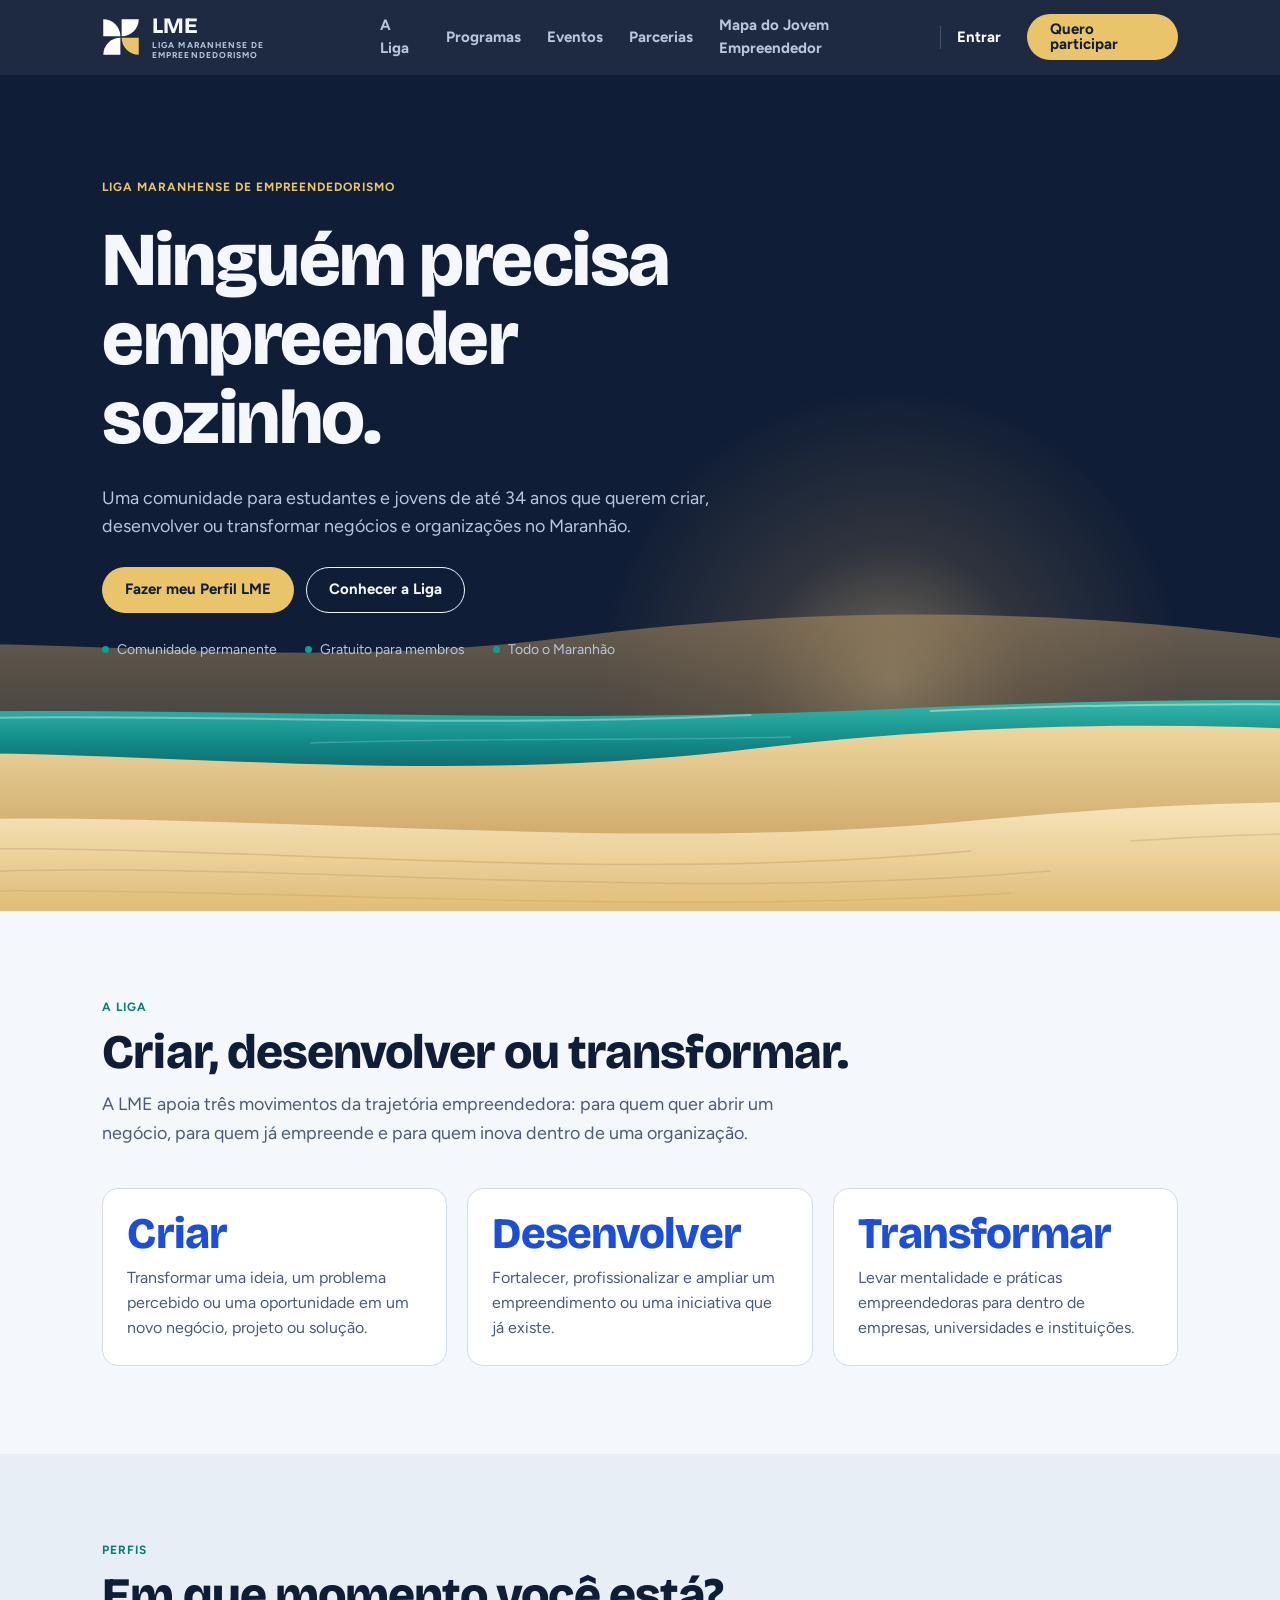
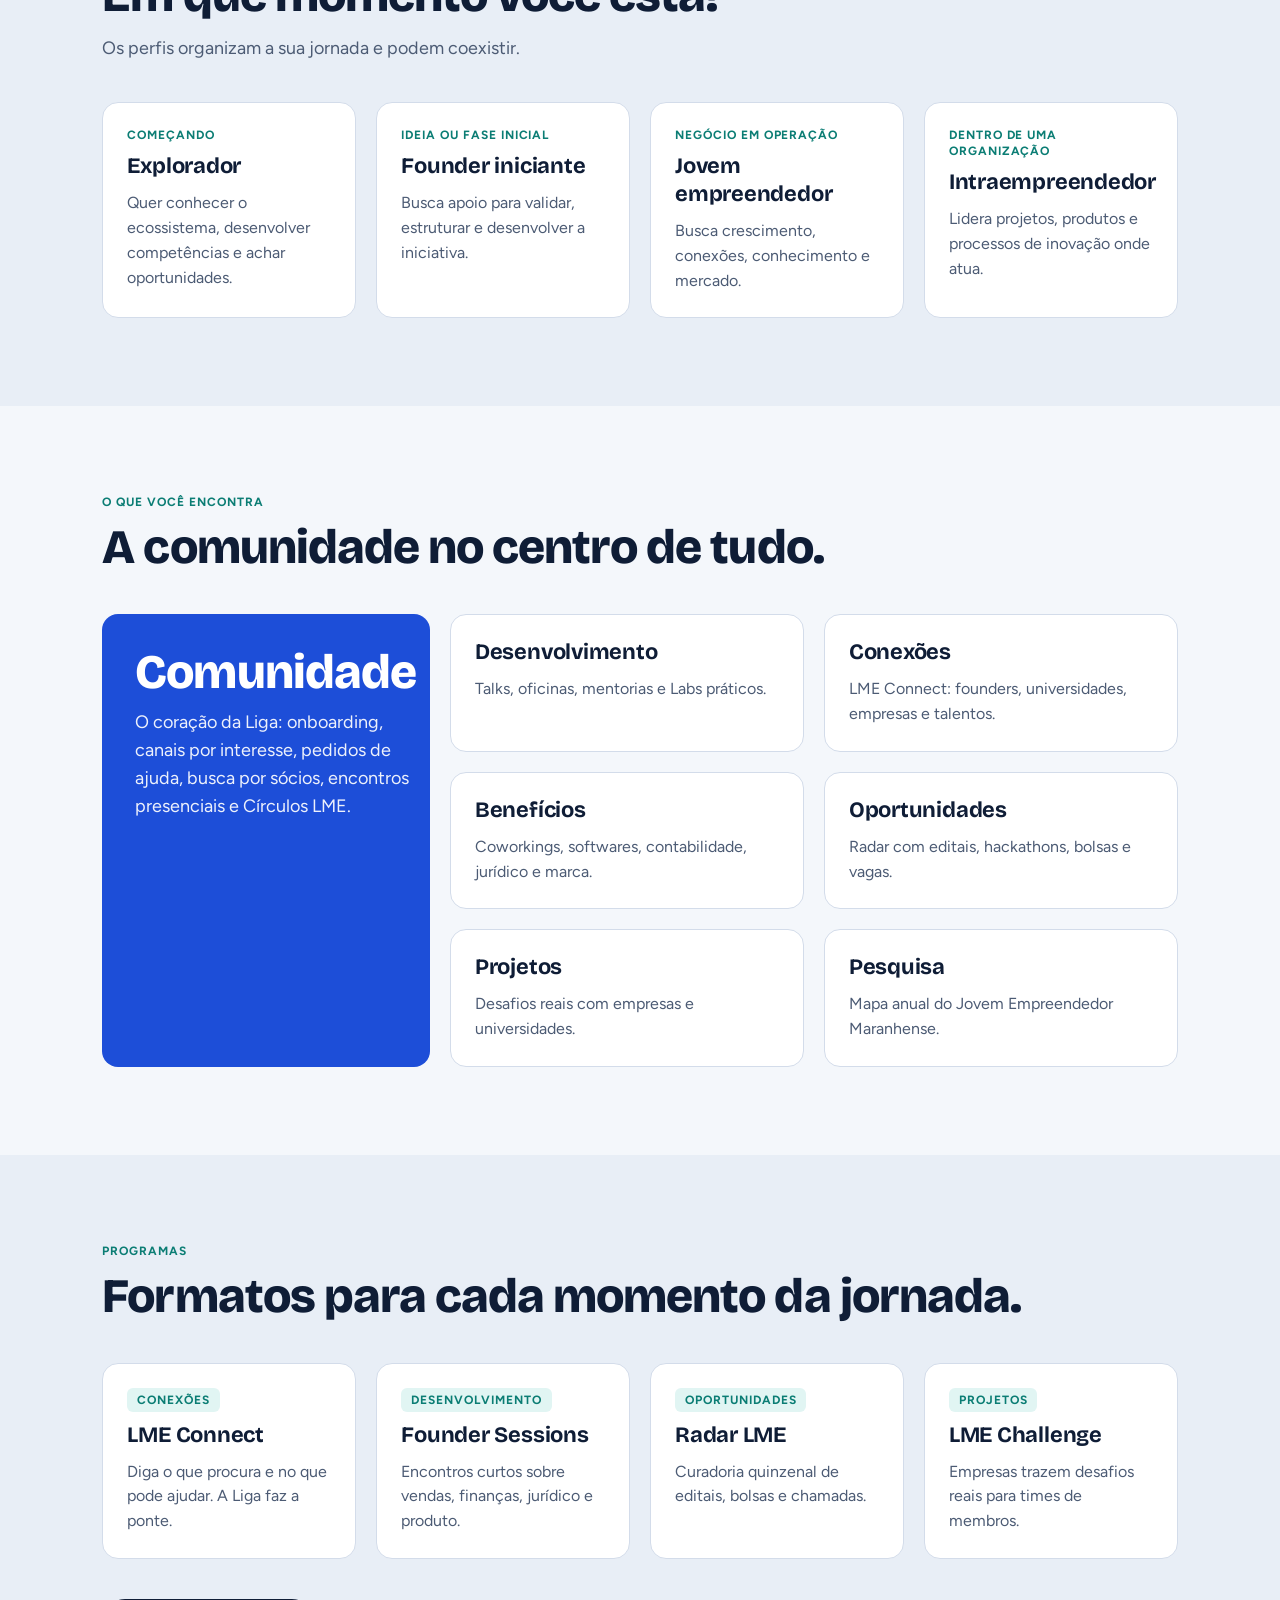
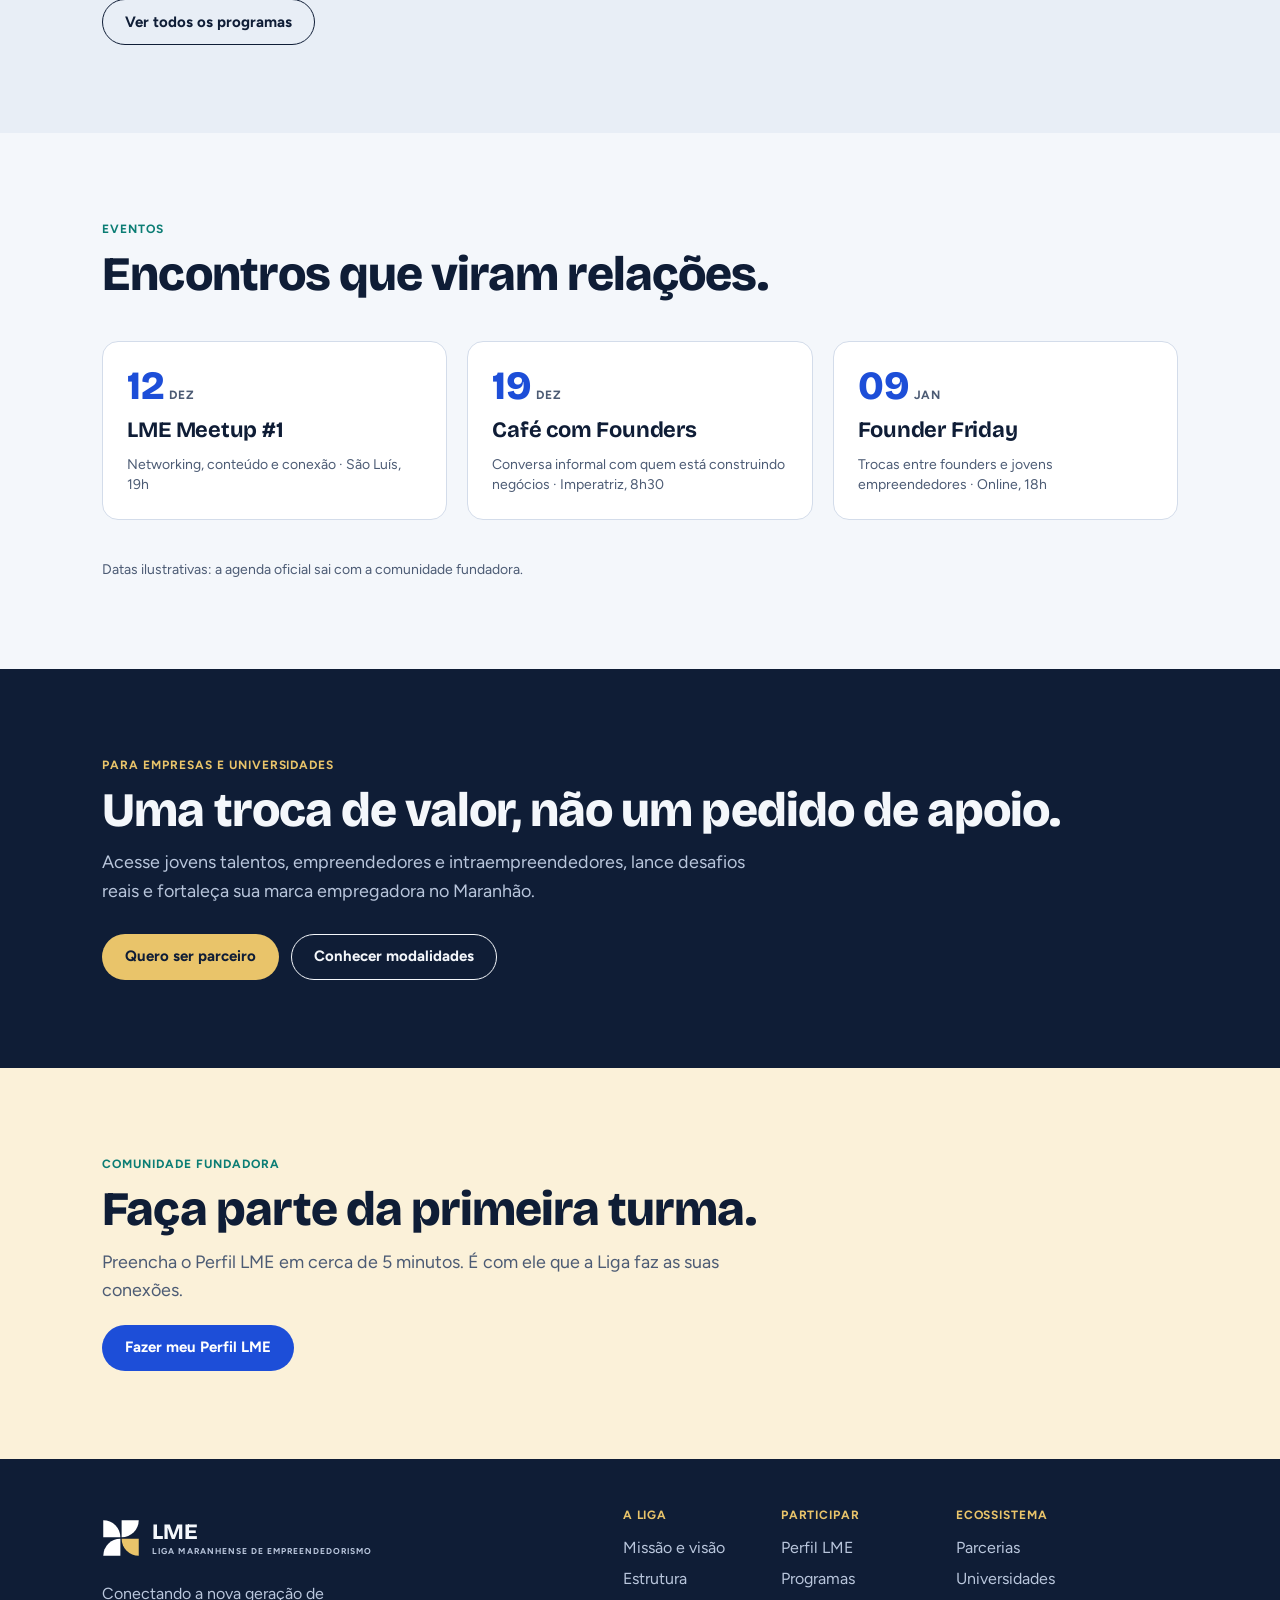
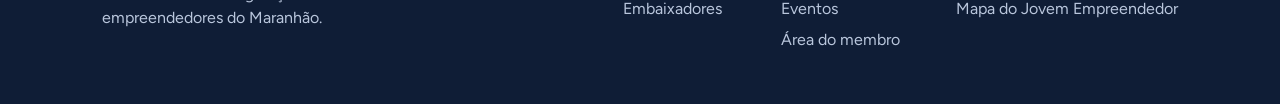
==== index.html @ a931ee5f "Site público e plataforma completa da LME Site público gerado a partir do Figma, com a nova marca, e" ====
<!doctype html>
<html lang="pt-BR">
<head>
<meta charset="utf-8">
<meta name="viewport" content="width=device-width, initial-scale=1">
<title>Liga Maranhense de Empreendedorismo</title>
<meta name="description" content="Comunidade para a nova geração de empreendedores e intraempreendedores maranhenses.">
<meta name="theme-color" content="#0f1d36">
<meta property="og:title" content="Liga Maranhense de Empreendedorismo">
<meta property="og:description" content="Comunidade para a nova geração de empreendedores e intraempreendedores maranhenses.">
<meta property="og:type" content="website">
<link rel="icon" href="favicon.svg" type="image/svg+xml">
<link rel="preconnect" href="https://fonts.googleapis.com">
<link rel="preconnect" href="https://fonts.gstatic.com" crossorigin>
<link rel="stylesheet" href="https://fonts.googleapis.com/css2?family=Bricolage+Grotesque:opsz,wght@12..96,700;12..96,800&family=Figtree:wght@400;700&display=swap">
<link rel="stylesheet" href="assets/lme.css">
<script src="assets/lme.js" defer></script>
</head>
<body>
<a class="skip" href="#conteudo">Pular para o conteúdo</a>
<header class="top">
  <div class="wrap">
    <a class="brand" href="index.html" aria-label="Liga Maranhense de Empreendedorismo, início"><svg class="mark" viewBox="0 0 48 48" aria-hidden="true" focusable="false"><path d="M1.6 23.2 V1.6 A21.599999999999998 21.599999999999998 0 0 1 23.2 23.2 Z" fill="#FFFFFF"/><path d="M24.8 1.6 H46.4 A21.599999999999998 21.599999999999998 0 0 1 24.8 23.2 Z" fill="#FFFFFF"/><path d="M46.4 24.8 V46.4 A21.599999999999998 21.599999999999998 0 0 1 24.8 24.8 Z" fill="#E9C46A"/><path d="M23.2 46.4 H1.6 A21.599999999999998 21.599999999999998 0 0 1 23.2 24.8 Z" fill="#FFFFFF"/></svg><span><b>LME</b><small>Liga Maranhense de Empreendedorismo</small></span></a>
    <button class="menu" type="button" aria-expanded="false" aria-controls="menu-principal" aria-label="Abrir menu"><span></span><span></span></button>
    <nav class="nav" id="menu-principal" aria-label="Principal"><a href="a-liga.html">A Liga</a><a href="programas.html">Programas</a><a href="eventos.html">Eventos</a><a href="parcerias.html">Parcerias</a><a href="mapa.html">Mapa do Jovem Empreendedor</a><a class="nav-login" href="app/">Entrar</a><a class="btn sun" href="participar.html">Quero participar</a></nav>
  </div>
</header>
<main id="conteudo">
<section class="hero">
<div class="dunes" aria-hidden="true">
<svg class="l-sol" viewBox="0 0 2000 560" preserveAspectRatio="xMidYMax slice"><defs><radialGradient id="sol" cx="1180" cy="330" r="300" gradientUnits="userSpaceOnUse"><stop offset="0" stop-color="#F7D9A0" stop-opacity=".55"/><stop offset=".45" stop-color="#E9B96A" stop-opacity=".18"/><stop offset="1" stop-color="#E9B96A" stop-opacity="0"/></radialGradient></defs><rect width="2000" height="560" fill="url(#sol)"/></svg>
<svg class="l-fundo" viewBox="0 0 2000 560" preserveAspectRatio="xMidYMax slice"><defs><linearGradient id="fundo" x1="0" y1="250" x2="0" y2="420" gradientUnits="userSpaceOnUse"><stop offset="0" stop-color="#B89766"/><stop offset="1" stop-color="#5F5240"/></linearGradient></defs><path d="M0 312 C260 262 520 330 860 286 C1160 248 1420 262 1660 300 C1800 322 1910 300 2000 290 V560 H0Z" fill="url(#fundo)" fill-opacity=".55"/></svg>
<svg class="l-lagoa" viewBox="0 0 2000 560" preserveAspectRatio="xMidYMax slice"><defs><linearGradient id="lagoa" x1="0" y1="340" x2="0" y2="430" gradientUnits="userSpaceOnUse"><stop offset="0" stop-color="#3CC3B4"/><stop offset=".55" stop-color="#138C8A"/><stop offset="1" stop-color="#0B5D66"/></linearGradient></defs><path d="M0 368 C380 346 760 378 1180 358 C1520 342 1780 350 2000 362 V440 H0Z" fill="url(#lagoa)"/><g fill="none" stroke-linecap="round"><path d="M120 372 C420 356 700 380 1040 364" stroke="#fff" stroke-opacity=".35" stroke-width="2"/><path d="M1220 360 C1460 350 1640 352 1860 360" stroke="#FFF4D6" stroke-opacity=".45" stroke-width="2"/><path d="M600 392 C780 386 920 390 1080 386" stroke="#fff" stroke-opacity=".18" stroke-width="1.5"/></g></svg>
<svg class="l-meio" viewBox="0 0 2000 560" preserveAspectRatio="xMidYMax slice"><defs><linearGradient id="meio" x1="0" y1="360" x2="0" y2="520" gradientUnits="userSpaceOnUse"><stop offset="0" stop-color="#F1DCA6"/><stop offset="1" stop-color="#C79E5C"/></linearGradient></defs><path d="M0 418 C300 372 640 446 1040 398 C1360 360 1640 372 2000 410 V560 H0Z" fill="url(#meio)"/></svg>
<svg class="l-frente" viewBox="0 0 2000 560" preserveAspectRatio="xMidYMax slice"><defs><linearGradient id="frente" x1="0" y1="440" x2="0" y2="560" gradientUnits="userSpaceOnUse"><stop offset="0" stop-color="#F8E9C2"/><stop offset="1" stop-color="#E0BC78"/></linearGradient></defs><path d="M0 482 C420 438 840 512 1280 468 C1600 438 1820 452 2000 478 V560 H0Z" fill="url(#frente)"/><g fill="none" stroke="#8C6A3C" stroke-linecap="round" stroke-width="1.5"><path d="M80 506 C420 476 820 540 1260 500" stroke-opacity=".22"/><path d="M160 526 C520 500 900 556 1340 520" stroke-opacity=".18"/><path d="M60 546 C460 524 860 570 1300 542" stroke-opacity=".14"/><path d="M1420 490 C1620 476 1780 482 1960 498" stroke-opacity=".2"/></g></svg>
</div>
<div class="wrap"><p class="eyebrow" style="color:var(--duna)">Liga Maranhense de Empreendedorismo</p><h1 class="display-xl">Ninguém precisa empreender sozinho.</h1><p class="lead">Uma comunidade para estudantes e jovens de até 34 anos que querem criar, desenvolver ou transformar negócios e organizações no Maranhão.</p><div class="row"><a class="btn sun" href="participar.html">Fazer meu Perfil LME</a><a class="btn on-night" href="a-liga.html">Conhecer a Liga</a></div><p class="facts"><span>Comunidade permanente</span><span>Gratuito para membros</span><span>Todo o Maranhão</span></p></div>
</section>
<section class="band"><div class="wrap stack"><div class="head"><p class="eyebrow">A Liga</p><h2 class="display-l">Criar, desenvolver ou transformar.</h2><p class="lead">A LME apoia três movimentos da trajetória empreendedora: para quem quer abrir um negócio, para quem já empreende e para quem inova dentro de uma organização.</p></div>
<div class="grid g3"><div class="card"><p class="verb">Criar</p><p class="muted">Transformar uma ideia, um problema percebido ou uma oportunidade em um novo negócio, projeto ou solução.</p></div><div class="card"><p class="verb">Desenvolver</p><p class="muted">Fortalecer, profissionalizar e ampliar um empreendimento ou uma iniciativa que já existe.</p></div><div class="card"><p class="verb">Transformar</p><p class="muted">Levar mentalidade e práticas empreendedoras para dentro de empresas, universidades e instituições.</p></div></div>
</div></section>
<section class="band sunk"><div class="wrap stack"><div class="head"><p class="eyebrow">Perfis</p><h2 class="display-l">Em que momento você está?</h2><p class="lead">Os perfis organizam a sua jornada e podem coexistir.</p></div>
<div class="grid g4"><div class="card"><p class="eyebrow">Começando</p><h3 class="h3">Explorador</h3><p class="muted">Quer conhecer o ecossistema, desenvolver competências e achar oportunidades.</p></div><div class="card"><p class="eyebrow">Ideia ou fase inicial</p><h3 class="h3">Founder iniciante</h3><p class="muted">Busca apoio para validar, estruturar e desenvolver a iniciativa.</p></div><div class="card"><p class="eyebrow">Negócio em operação</p><h3 class="h3">Jovem empreendedor</h3><p class="muted">Busca crescimento, conexões, conhecimento e mercado.</p></div><div class="card"><p class="eyebrow">Dentro de uma organização</p><h3 class="h3">Intraempreendedor</h3><p class="muted">Lidera projetos, produtos e processos de inovação onde atua.</p></div></div>
</div></section>
<section class="band"><div class="wrap stack"><div class="head"><p class="eyebrow">O que você encontra</p><h2 class="display-l">A comunidade no centro de tudo.</h2></div>
<div class="pillars"><div class="card core"><h3 class="display-l">Comunidade</h3><p>O coração da Liga: onboarding, canais por interesse, pedidos de ajuda, busca por sócios, encontros presenciais e Círculos LME.</p></div>
<div class="grid g2"><div class="card"><h3 class="h3">Desenvolvimento</h3><p class="muted">Talks, oficinas, mentorias e Labs práticos.</p></div><div class="card"><h3 class="h3">Conexões</h3><p class="muted">LME Connect: founders, universidades, empresas e talentos.</p></div><div class="card"><h3 class="h3">Benefícios</h3><p class="muted">Coworkings, softwares, contabilidade, jurídico e marca.</p></div><div class="card"><h3 class="h3">Oportunidades</h3><p class="muted">Radar com editais, hackathons, bolsas e vagas.</p></div><div class="card"><h3 class="h3">Projetos</h3><p class="muted">Desafios reais com empresas e universidades.</p></div><div class="card"><h3 class="h3">Pesquisa</h3><p class="muted">Mapa anual do Jovem Empreendedor Maranhense.</p></div></div></div>
</div></section>
<section class="band sunk"><div class="wrap stack"><div class="head"><p class="eyebrow">Programas</p><h2 class="display-l">Formatos para cada momento da jornada.</h2></div>
<div class="grid g4"><a class="card" href="programas.html"><span class="badge lagoa">Conexões</span><h3 class="h3">LME Connect</h3><p class="muted">Diga o que procura e no que pode ajudar. A Liga faz a ponte.</p></a><a class="card" href="programas.html"><span class="badge lagoa">Desenvolvimento</span><h3 class="h3">Founder Sessions</h3><p class="muted">Encontros curtos sobre vendas, finanças, jurídico e produto.</p></a><a class="card" href="programas.html"><span class="badge lagoa">Oportunidades</span><h3 class="h3">Radar LME</h3><p class="muted">Curadoria quinzenal de editais, bolsas e chamadas.</p></a><a class="card" href="programas.html"><span class="badge lagoa">Projetos</span><h3 class="h3">LME Challenge</h3><p class="muted">Empresas trazem desafios reais para times de membros.</p></a></div>
<div><a class="btn secondary" href="programas.html">Ver todos os programas</a></div>
</div></section>
<section class="band"><div class="wrap stack"><div class="head"><p class="eyebrow">Eventos</p><h2 class="display-l">Encontros que viram relações.</h2></div>
<div class="grid g3"><a class="card" href="eventos.html"><p><b style="font:800 40px/1 var(--display);color:var(--azulejo)">12</b> <span class="eyebrow" style="color:var(--muted)">DEZ</span></p><h3 class="h3">LME Meetup #1</h3><p class="muted small">Networking, conteúdo e conexão · São Luís, 19h</p></a><a class="card" href="eventos.html"><p><b style="font:800 40px/1 var(--display);color:var(--azulejo)">19</b> <span class="eyebrow" style="color:var(--muted)">DEZ</span></p><h3 class="h3">Café com Founders</h3><p class="muted small">Conversa informal com quem está construindo negócios · Imperatriz, 8h30</p></a><a class="card" href="eventos.html"><p><b style="font:800 40px/1 var(--display);color:var(--azulejo)">09</b> <span class="eyebrow" style="color:var(--muted)">JAN</span></p><h3 class="h3">Founder Friday</h3><p class="muted small">Trocas entre founders e jovens empreendedores · Online, 18h</p></a></div>
<p class="muted small">Datas ilustrativas: a agenda oficial sai com a comunidade fundadora.</p>
</div></section>
<section class="band dark"><div class="wrap stack" style="gap:28px"><div class="head"><p class="eyebrow">Para empresas e universidades</p><h2 class="display-l">Uma troca de valor, não um pedido de apoio.</h2><p class="lead">Acesse jovens talentos, empreendedores e intraempreendedores, lance desafios reais e fortaleça sua marca empregadora no Maranhão.</p></div>
<div class="row"><a class="btn sun" href="parcerias.html#contato">Quero ser parceiro</a><a class="btn on-night" href="parcerias.html">Conhecer modalidades</a></div>
</div></section>
<section class="band sun"><div class="wrap stack" style="gap:20px"><div class="head"><p class="eyebrow">Comunidade fundadora</p><h2 class="display-l">Faça parte da primeira turma.</h2><p class="lead">Preencha o Perfil LME em cerca de 5 minutos. É com ele que a Liga faz as suas conexões.</p></div>
<div><a class="btn primary" href="participar.html">Fazer meu Perfil LME</a></div></div></section>
</main>
<footer class="foot">
  <div class="wrap">
    <div style="display:grid;gap:12px;max-width:320px">
      <a class="brand" href="index.html"><svg class="mark" viewBox="0 0 48 48" aria-hidden="true" focusable="false"><path d="M1.6 23.2 V1.6 A21.599999999999998 21.599999999999998 0 0 1 23.2 23.2 Z" fill="#FFFFFF"/><path d="M24.8 1.6 H46.4 A21.599999999999998 21.599999999999998 0 0 1 24.8 23.2 Z" fill="#FFFFFF"/><path d="M46.4 24.8 V46.4 A21.599999999999998 21.599999999999998 0 0 1 24.8 24.8 Z" fill="#E9C46A"/><path d="M23.2 46.4 H1.6 A21.599999999999998 21.599999999999998 0 0 1 23.2 24.8 Z" fill="#FFFFFF"/></svg><span><b style="color:#f4f7fb">LME</b><small>Liga Maranhense de Empreendedorismo</small></span></a>
      <p>Conectando a nova geração de empreendedores do Maranhão.</p>
    </div>
    <div class="cols">
      <div><h4>A Liga</h4><ul><li><a href="a-liga.html">Missão e visão</a></li><li><a href="a-liga.html#estrutura">Estrutura</a></li><li><a href="parcerias.html#embaixadores">Embaixadores</a></li></ul></div>
      <div><h4>Participar</h4><ul><li><a href="participar.html">Perfil LME</a></li><li><a href="programas.html">Programas</a></li><li><a href="eventos.html">Eventos</a></li><li><a href="app/">Área do membro</a></li></ul></div>
      <div><h4>Ecossistema</h4><ul><li><a href="parcerias.html">Parcerias</a></li><li><a href="parcerias.html#universidades">Universidades</a></li><li><a href="mapa.html">Mapa do Jovem Empreendedor</a></li></ul></div>
    </div>
  </div>
</footer>
</body>
</html>
---- assets/lme.css ----
/* LME — tokens da página "00 Fundações" do Figma "LME — Produto completo". */
:root {
  --base: #f4f7fb;
  --surface: #ffffff;
  --sunk: #e8eef6;
  --night: #0f1d36;
  --ink: #0f1d36;
  --muted: #4c5b74;
  --on-night: #f4f7fb;
  --on-night-muted: #b9c6dc;
  --line: #d3dcea;
  --azulejo: #1d4ed8;
  --azulejo-hover: #1740b5;
  --azulejo-soft: #e4ecfd;
  --lagoa: #0e9f93;
  --lagoa-text: #0b7d74;
  --lagoa-soft: #e1f5f3;
  --duna: #e9c46a;
  --duna-hover: #ddb255;
  --duna-soft: #fbf1d9;
  --error: #a12626;
  --display: "Bricolage Grotesque", "Segoe UI", system-ui, sans-serif;
  --body: "Figtree", "Segoe UI", system-ui, sans-serif;
  --gutter: max(20px, min(160px, 8vw));
  --r: 16px;
  color-scheme: light;
}
* { box-sizing: border-box; }
html { scroll-behavior: smooth; }
body { margin: 0; background: var(--base); color: var(--ink); font: 400 16px/1.55 var(--body); overflow-x: hidden; }
img, svg { display: block; max-width: 100%; }
a { color: inherit; }
h1, h2, h3, p { margin: 0; }
h1, h2, h3 { font-family: var(--display); letter-spacing: -0.02em; line-height: 1.08; text-wrap: balance; }
ul { margin: 0; padding: 0; list-style: none; }
:focus-visible { outline: 3px solid var(--duna); outline-offset: 3px; border-radius: 6px; }
.skip { position: absolute; left: 16px; top: -60px; z-index: 50; background: var(--duna); color: var(--ink); padding: 10px 16px; border-radius: 999px; font-weight: 700; }
.skip:focus { top: 16px; }

/* Type */
.eyebrow { font: 700 12px/16px var(--body); letter-spacing: 0.08em; text-transform: uppercase; color: var(--lagoa-text); }
.dark .eyebrow { color: var(--duna); }
.display-xl { font-weight: 800; font-size: clamp(42px, 6.2vw, 76px); line-height: 1.04; }
.display-l { font-weight: 800; font-size: clamp(32px, 4vw, 48px); }
.h2 { font-weight: 700; font-size: clamp(26px, 2.6vw, 32px); line-height: 1.18; }
.h3 { font-weight: 700; font-size: 22px; line-height: 1.27; letter-spacing: -0.01em; }
.h4 { font: 700 17px/1.4 var(--body); letter-spacing: 0; }
.lead { font-size: clamp(17px, 1.4vw, 18px); line-height: 1.6; color: var(--muted); max-width: 62ch; }
.muted { color: var(--muted); }
.small { font-size: 14px; line-height: 1.45; }
.dark .lead, .dark .muted { color: var(--on-night-muted); }

/* Layout */
.band { padding: 88px var(--gutter); position: relative; }
.band.sunk { background: var(--sunk); }
.band.dark { background: var(--night); color: var(--on-night); }
.band.sun { background: var(--duna-soft); }
.wrap { max-width: 1120px; margin: 0 auto; }
.stack { display: grid; gap: 40px; }
.head { display: grid; gap: 12px; }
.grid { display: grid; gap: 20px; }
.g2 { grid-template-columns: repeat(2, minmax(0, 1fr)); }
.g3 { grid-template-columns: repeat(3, minmax(0, 1fr)); }
.g4 { grid-template-columns: repeat(4, minmax(0, 1fr)); }
.g5 { grid-template-columns: repeat(5, minmax(0, 1fr)); }
.row { display: flex; flex-wrap: wrap; gap: 12px; align-items: center; }

/* Header */
.top { position: sticky; top: 0; z-index: 30; background: rgba(15, 29, 54, 0.94); backdrop-filter: blur(10px); -webkit-backdrop-filter: blur(10px); color: var(--on-night); padding: 14px var(--gutter); }
.top .wrap { display: flex; align-items: center; justify-content: space-between; gap: 20px; }
.brand { display: inline-flex; align-items: center; gap: 12px; text-decoration: none; }
.brand .mark { width: 38px; height: 38px; flex: none; }
.brand b { display: block; font: 800 22px/1 var(--display); letter-spacing: -0.02em; }
.brand small { display: block; margin-top: 3px; font: 700 8.5px/1.2 var(--body); letter-spacing: 0.12em; text-transform: uppercase; color: var(--on-night-muted); }
.nav { display: flex; align-items: center; gap: 26px; }
.nav a:not(.btn) { color: var(--on-night-muted); text-decoration: none; font-weight: 700; font-size: 15px; transition: color .15s; }
.nav a:not(.btn):hover, .nav a[aria-current="page"] { color: var(--duna); }
.nav a.nav-login { color: #fff; padding-left: 16px; border-left: 1px solid rgba(255, 255, 255, .18); }
.nav a.nav-login:hover { color: var(--duna); }
.menu { display: none; background: none; border: 0; color: var(--on-night); width: 44px; height: 44px; cursor: pointer; }
.menu span { display: block; width: 22px; height: 2px; margin: 5px auto; background: currentColor; border-radius: 2px; transition: transform .2s; }

/* Buttons (variantes do componente Button, com o hover do Figma) */
.btn { display: inline-flex; align-items: center; justify-content: center; gap: 8px; min-height: 46px; padding: 0 22px; border-radius: 999px; font: 700 15px/1 var(--body); text-decoration: none; border: 1.5px solid transparent; cursor: pointer; transition: background-color .16s ease-out, box-shadow .16s ease-out, transform .16s ease-out; }
.btn.primary { background: var(--azulejo); color: #fff; }
.btn.primary:hover { background: var(--azulejo-hover); box-shadow: 0 6px 16px -4px rgba(29, 78, 216, .45); }
.btn.sun { background: var(--duna); color: var(--ink); }
.btn.sun:hover { background: var(--duna-hover); box-shadow: 0 6px 16px -4px rgba(184, 134, 46, .45); }
.btn.secondary { border-color: var(--ink); color: var(--ink); background: transparent; }
.btn.secondary:hover { background: var(--sunk); }
.btn.on-night { border-color: var(--on-night); color: var(--on-night); background: transparent; }
.btn.on-night:hover { background: rgba(255, 255, 255, .12); }
.btn:active { transform: translateY(1px); }
.btn[disabled] { opacity: .6; cursor: progress; }

/* Hero + dunas */
.hero { background: var(--night); color: var(--on-night); padding: 104px var(--gutter) 250px; position: relative; overflow: hidden; isolation: isolate; }
.hero.inner { padding: 80px var(--gutter) 170px; }
.hero .wrap { display: grid; gap: 26px; justify-items: start; position: relative; z-index: 1; }
.hero h1 { max-width: 15ch; }
.hero.inner h1 { max-width: 20ch; }
.hero .lead { color: var(--on-night-muted); }
.facts { display: flex; flex-wrap: wrap; gap: 8px 28px; color: var(--on-night-muted); font-size: 14px; }
.facts span::before { content: ""; display: inline-block; width: 7px; height: 7px; margin-right: 8px; border-radius: 50%; background: var(--lagoa); vertical-align: 1px; }
.dunes { position: absolute; inset: auto 0 0 0; height: 560px; z-index: -1; pointer-events: none; }
.hero.inner .dunes { height: 380px; opacity: .55; }
.dunes svg { position: absolute; bottom: 0; left: -14%; width: 139%; max-width: none; height: 100%; will-change: transform; }
@keyframes drift-1 { to { transform: translateX(-1.4%); } }
@keyframes drift-2 { to { transform: translateX(-2.6%); } }
@keyframes drift-3 { to { transform: translateX(-4.2%); } }
@keyframes drift-4 { to { transform: translateX(-6.6%); } }
@keyframes glow { to { transform: translateY(-2.5%); opacity: 1; } }
.dunes .l-sol { opacity: .85; animation: glow 7s ease-in-out infinite alternate; }
.dunes .l-fundo { animation: drift-1 7s ease-in-out infinite alternate; }
.dunes .l-lagoa { animation: drift-2 7s ease-in-out infinite alternate; }
.dunes .l-meio { animation: drift-3 7s ease-in-out infinite alternate; }
.dunes .l-frente { animation: drift-4 7s ease-in-out infinite alternate; }
/* Entrada: o texto do hero aparece e sobe 28 px em 0,8 s */
@keyframes enter { from { opacity: 0; transform: translateY(28px); } }
.hero .wrap > * { animation: enter .8s cubic-bezier(.2, .7, .2, 1) both; }
.hero .wrap > :nth-child(2) { animation-delay: .06s; }
.hero .wrap > :nth-child(3) { animation-delay: .12s; }
.hero .wrap > :nth-child(n+4) { animation-delay: .18s; }

/* Cards */
.card { background: var(--surface); border: 1px solid var(--line); border-radius: var(--r); padding: 24px; display: grid; gap: 10px; align-content: start; transition: border-color .2s, box-shadow .2s, transform .2s; }
a.card { text-decoration: none; }
a.card:hover { border-color: var(--azulejo); box-shadow: 0 10px 28px -16px rgba(15, 29, 54, .35); transform: translateY(-2px); }
.card .h3.blue, .verb { color: var(--azulejo); }
.verb { font: 800 clamp(32px, 3.4vw, 48px)/1 var(--display); letter-spacing: -0.02em; }
.badge { display: inline-flex; width: fit-content; max-width: 100%; padding: 4px 10px; border-radius: 6px; font: 700 12px/16px var(--body); letter-spacing: .08em; text-transform: uppercase; background: var(--azulejo-soft); color: var(--azulejo); }
.badge.lagoa { background: var(--lagoa-soft); color: var(--lagoa-text); }
.badge.duna { background: var(--duna-soft); color: var(--ink); }
.tag { display: inline-flex; padding: 5px 12px; border-radius: 999px; background: var(--sunk); font-size: 14px; }
.core { background: var(--azulejo); color: #fff; border-color: transparent; padding: 32px; position: relative; overflow: hidden; }
.core p { color: #fff; opacity: .92; font-size: 18px; }
.pillars { display: grid; grid-template-columns: minmax(0, .9fr) minmax(0, 2fr); gap: 20px; }
.check li { display: flex; gap: 10px; padding: 4px 0; }
.check li::before { content: "✓"; color: var(--lagoa); font-weight: 700; }
.quote { font: 700 clamp(22px, 2.4vw, 30px)/1.3 var(--display); letter-spacing: -0.01em; max-width: 34ch; }

/* Eventos */
.event { display: flex; gap: 24px; align-items: center; }
.date { display: grid; justify-items: center; padding: 10px 16px; border-radius: 12px; background: var(--azulejo-soft); color: var(--azulejo); flex: none; }
.date b { font: 800 40px/1 var(--display); letter-spacing: -0.02em; }
.date span { font: 700 12px/16px var(--body); letter-spacing: .08em; }
.event .info { flex: 1; min-width: 0; display: grid; gap: 6px; }

/* Forms */
.form { background: var(--surface); border: 1px solid var(--line); border-radius: 20px; padding: 32px; display: grid; gap: 22px; min-width: 0; color: var(--ink); }
fieldset { border: 0; padding: 0; margin: 0; display: grid; gap: 14px; min-width: 0; }
legend { font: 700 20px/1.2 var(--display); padding: 0; margin-bottom: 4px; }
.field { display: grid; gap: 6px; min-width: 0; align-content: start; }
label, .label { font-weight: 700; font-size: 15px; }
.opt { font-weight: 400; color: var(--muted); }
input[type=text], input[type=email], input[type=tel], input[type=number], select, textarea { width: 100%; font: 400 16px/1.4 var(--body); color: var(--ink); background: var(--base); border: 1.5px solid var(--line); border-radius: 10px; padding: 11px 13px; }
textarea { min-height: 88px; resize: vertical; }
input:focus, select:focus, textarea:focus { outline: none; border-color: var(--azulejo); box-shadow: 0 0 0 3px rgba(29, 78, 216, .2); }
[aria-invalid="true"] { border-color: var(--error) !important; }
.err { color: var(--error); font-size: 14px; font-weight: 700; }
.help { font-size: 14px; color: var(--muted); }
.two { display: grid; grid-template-columns: 1fr 1fr; gap: 14px; }
.chips { display: grid; grid-template-columns: 1fr 1fr; gap: 10px; }
.chip { display: flex; gap: 10px; align-items: flex-start; padding: 12px 14px; border: 1.5px solid var(--line); border-radius: 12px; background: var(--base); cursor: pointer; }
.chip input { margin-top: 3px; width: 18px; height: 18px; accent-color: var(--azulejo); flex: none; }
.chip:has(input:checked) { border-color: var(--azulejo); background: var(--azulejo-soft); }
.chip b { display: block; font-size: 15px; }
.chip span span { font-size: 13.5px; color: var(--muted); }
.consent { display: flex; gap: 10px; align-items: flex-start; font-size: 15px; }
.consent input { margin-top: 3px; width: 18px; height: 18px; accent-color: var(--azulejo); flex: none; }
.status { padding: 14px 16px; border-radius: 12px; font-weight: 700; font-size: 15px; }
.status.ok { background: var(--lagoa-soft); color: var(--lagoa-text); }
.status.bad { background: #fdecec; color: var(--error); }
.status.info { background: var(--sunk); }
.split { display: grid; grid-template-columns: minmax(0, .8fr) minmax(0, 1.2fr); gap: 56px; align-items: start; }
.steps li { display: flex; gap: 14px; align-items: flex-start; }
.steps .n { width: 32px; height: 32px; flex: none; display: grid; place-items: center; border-radius: 50%; background: var(--azulejo); color: #fff; font-weight: 700; }

/* Footer */
.foot { background: var(--night); color: var(--on-night-muted); padding: 48px var(--gutter); }
.foot .wrap { display: flex; flex-wrap: wrap; justify-content: space-between; gap: 32px; }
.foot .cols { display: flex; flex-wrap: wrap; gap: 56px; }
.foot h4 { margin: 0 0 10px; font: 700 12px/16px var(--body); letter-spacing: .08em; text-transform: uppercase; color: var(--duna); }
.foot li { padding: 3px 0; }
.foot a { text-decoration: none; }
.foot a:hover { color: var(--on-night); }

@media (max-width: 1000px) {
  .g4, .g5 { grid-template-columns: repeat(2, minmax(0, 1fr)); }
  .pillars, .split { grid-template-columns: minmax(0, 1fr); }
}
@media (max-width: 760px) {
  .band { padding-block: 64px; }
  .hero { padding-top: 56px; padding-bottom: 170px; }
  .dunes { height: 300px; }
  .hero.inner .dunes { height: 220px; }
  .g2, .g3, .g4, .g5, .two, .chips { grid-template-columns: minmax(0, 1fr); }
  .menu { display: block; }
  .nav { display: none; position: absolute; top: 100%; left: 0; right: 0; flex-direction: column; align-items: stretch; gap: 0; padding: 8px var(--gutter) 20px; background: var(--night); }
  .nav.open { display: flex; }
  .nav a:not(.btn) { padding: 13px 0; border-bottom: 1px solid rgba(255, 255, 255, .08); font-size: 16px; }
  .nav .btn { margin-top: 14px; }
  .nav a.nav-login { padding-left: 0; border-left: 0; }
  .top[data-open="true"] .menu span:first-child { transform: translateY(3.5px) rotate(45deg); }
  .top[data-open="true"] .menu span:last-child { transform: translateY(-3.5px) rotate(-45deg); }
  .brand small { display: none; }
  .row .btn, .hero .btn { flex: 1 1 100%; }
  .event { flex-wrap: wrap; }
  .form { padding: 22px; }
}
@media (prefers-reduced-motion: reduce) {
  html { scroll-behavior: auto; }
  *, *::before, *::after { animation: none !important; transition: none !important; }
}
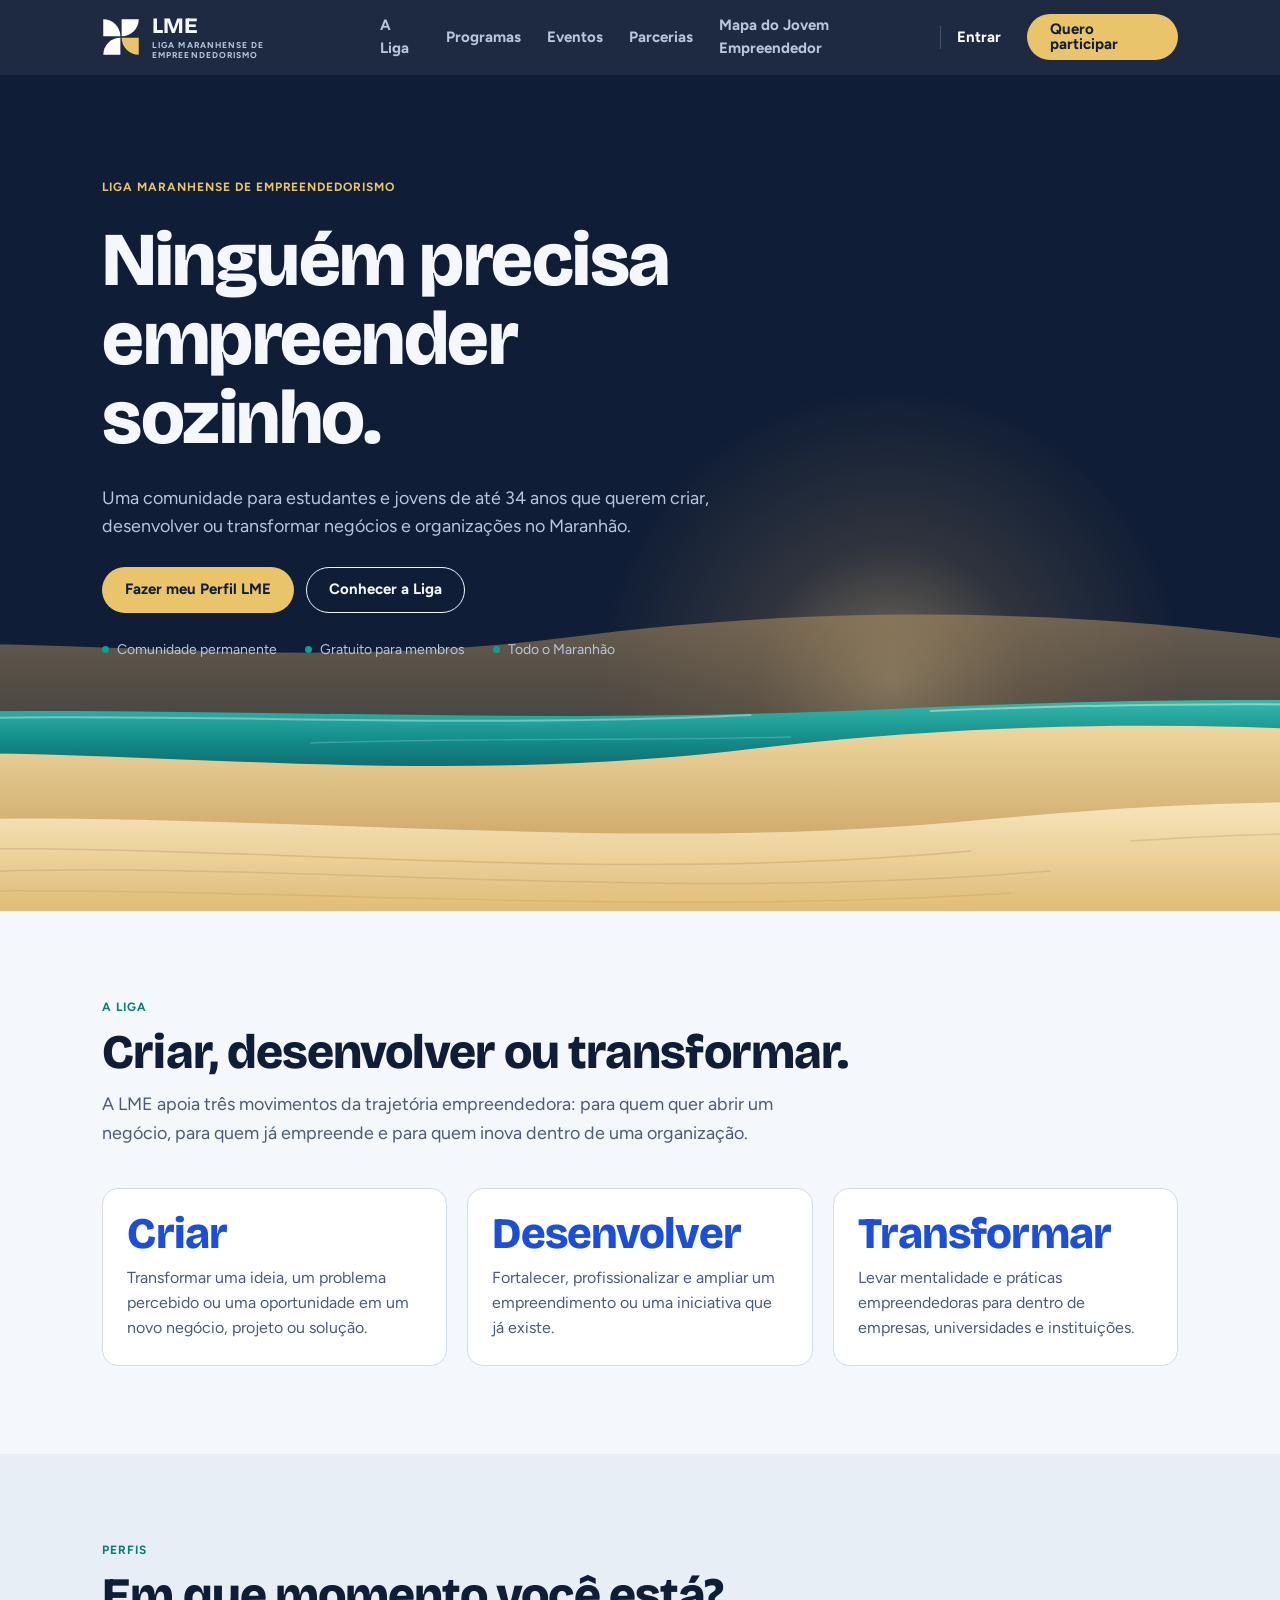
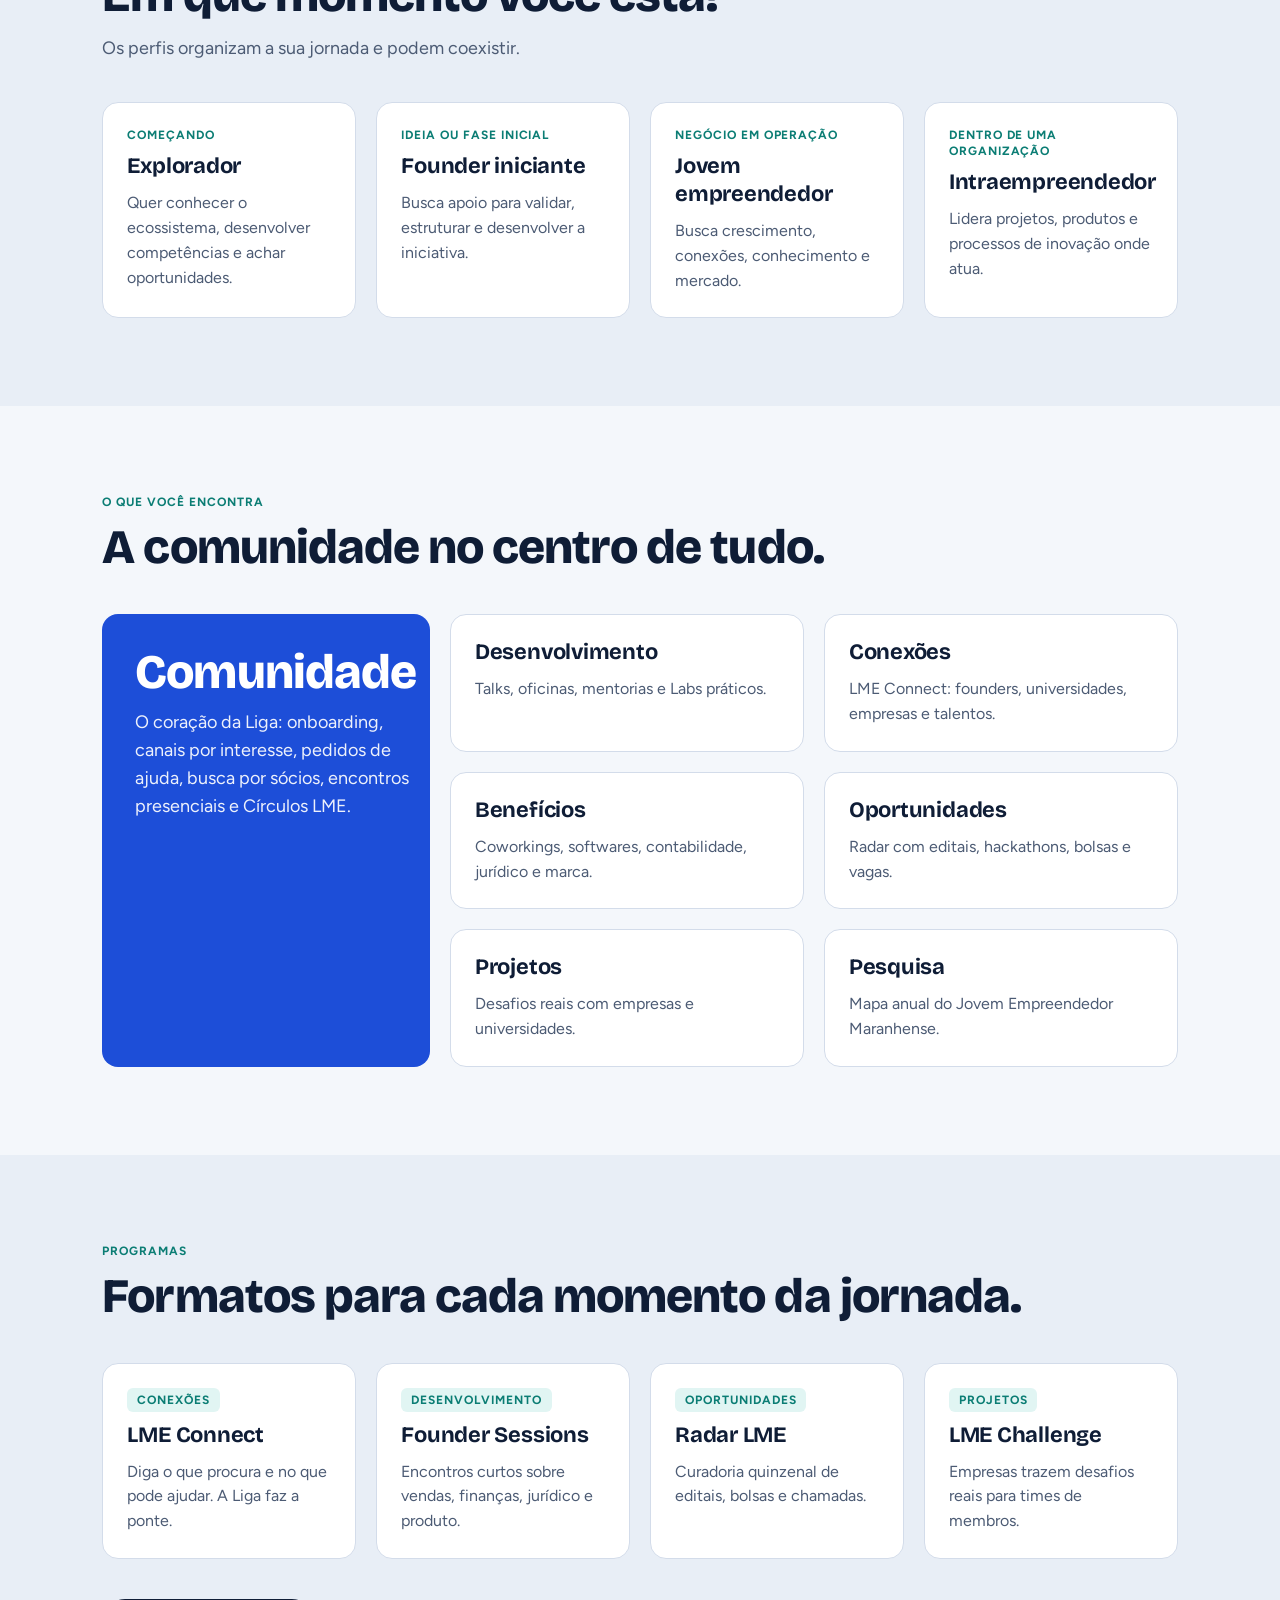
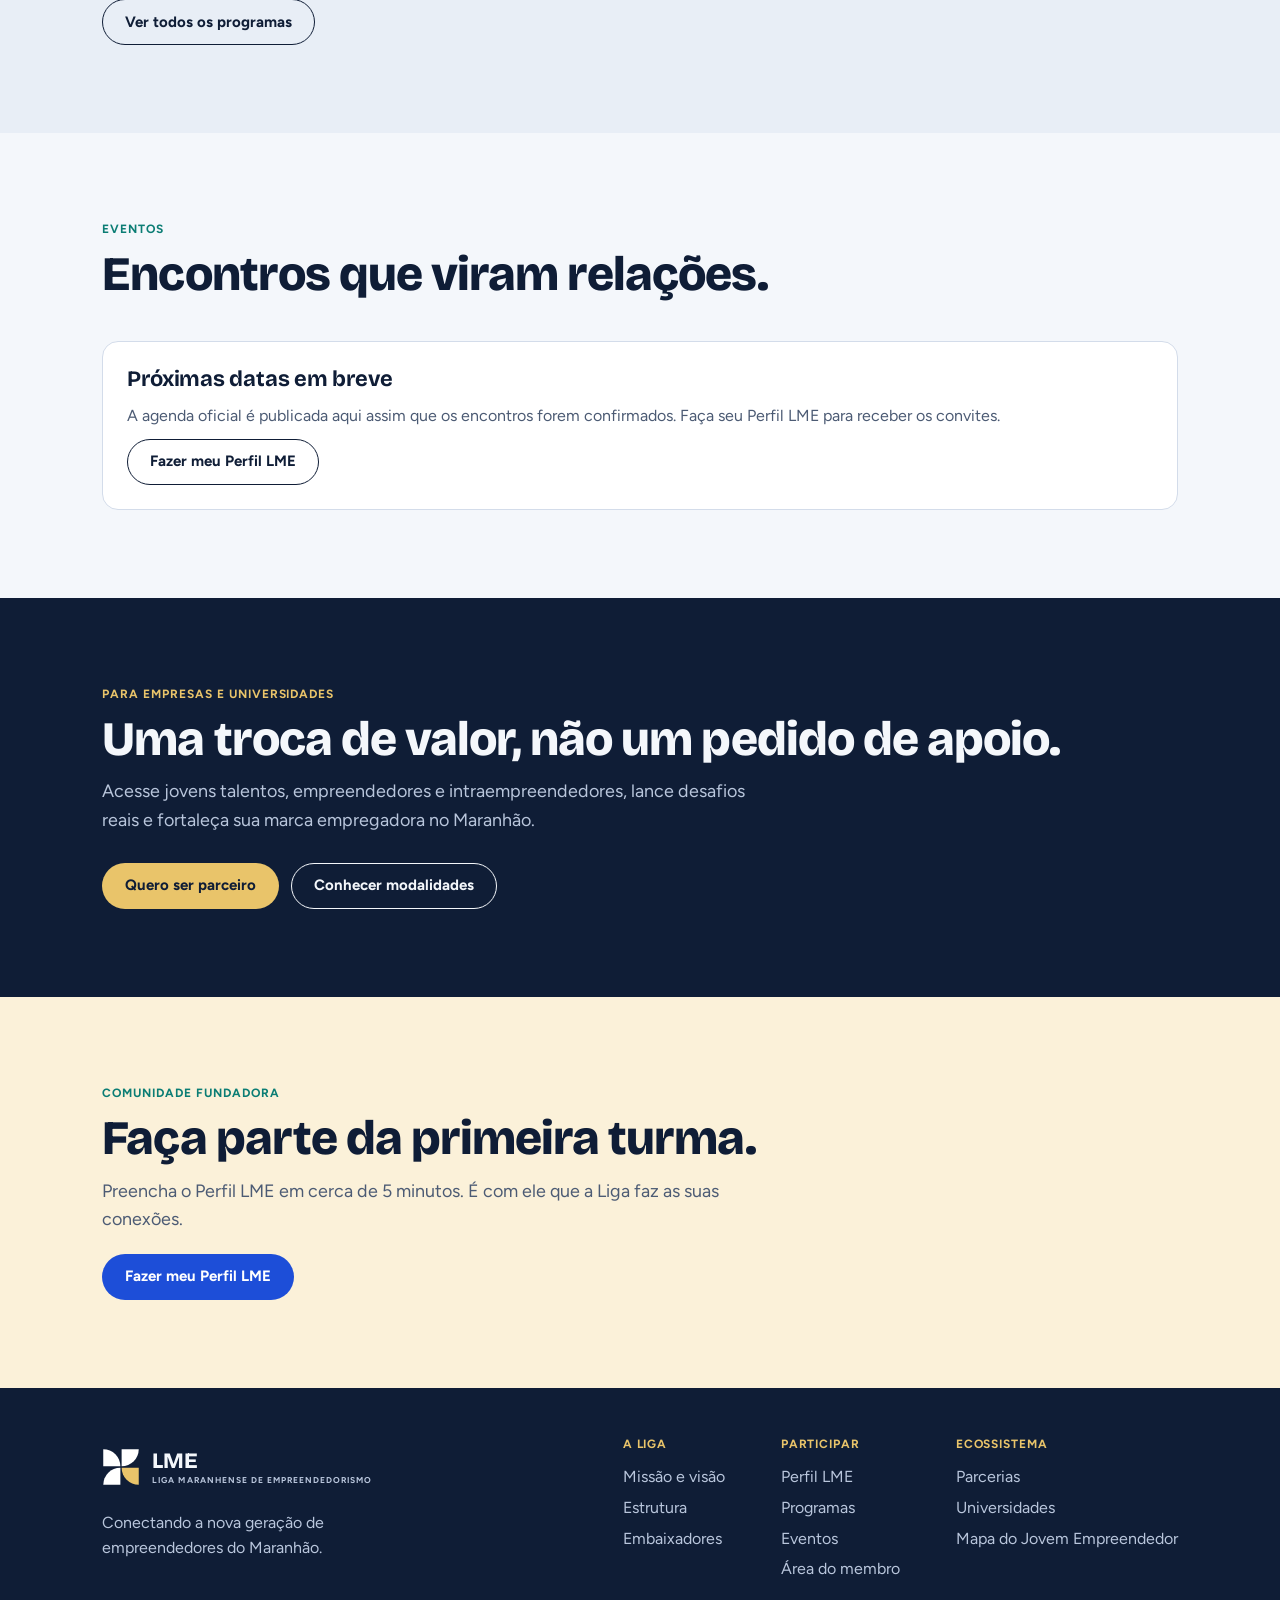
==== commit 5266150f: "Remove dados fictícios e prepara o app para o Supabase - Sem modo demonstração: o app publicado usa " ====
--- a/index.html
+++ b/index.html
@@ -15,6 +15,7 @@
 <link rel="stylesheet" href="https://fonts.googleapis.com/css2?family=Bricolage+Grotesque:opsz,wght@12..96,700;12..96,800&family=Figtree:wght@400;700&display=swap">
 <link rel="stylesheet" href="assets/lme.css">
 <script src="assets/lme.js" defer></script>
+<script type="module" src="assets/agenda.js"></script>
 </head>
 <body>
 <a class="skip" href="#conteudo">Pular para o conteúdo</a>
@@ -51,8 +52,7 @@
 <div><a class="btn secondary" href="programas.html">Ver todos os programas</a></div>
 </div></section>
 <section class="band"><div class="wrap stack"><div class="head"><p class="eyebrow">Eventos</p><h2 class="display-l">Encontros que viram relações.</h2></div>
-<div class="grid g3"><a class="card" href="eventos.html"><p><b style="font:800 40px/1 var(--display);color:var(--azulejo)">12</b> <span class="eyebrow" style="color:var(--muted)">DEZ</span></p><h3 class="h3">LME Meetup #1</h3><p class="muted small">Networking, conteúdo e conexão · São Luís, 19h</p></a><a class="card" href="eventos.html"><p><b style="font:800 40px/1 var(--display);color:var(--azulejo)">19</b> <span class="eyebrow" style="color:var(--muted)">DEZ</span></p><h3 class="h3">Café com Founders</h3><p class="muted small">Conversa informal com quem está construindo negócios · Imperatriz, 8h30</p></a><a class="card" href="eventos.html"><p><b style="font:800 40px/1 var(--display);color:var(--azulejo)">09</b> <span class="eyebrow" style="color:var(--muted)">JAN</span></p><h3 class="h3">Founder Friday</h3><p class="muted small">Trocas entre founders e jovens empreendedores · Online, 18h</p></a></div>
-<p class="muted small">Datas ilustrativas: a agenda oficial sai com a comunidade fundadora.</p>
+<div class="grid" data-agenda="3"><p class="muted">Carregando a agenda…</p></div>
 </div></section>
 <section class="band dark"><div class="wrap stack" style="gap:28px"><div class="head"><p class="eyebrow">Para empresas e universidades</p><h2 class="display-l">Uma troca de valor, não um pedido de apoio.</h2><p class="lead">Acesse jovens talentos, empreendedores e intraempreendedores, lance desafios reais e fortaleça sua marca empregadora no Maranhão.</p></div>
 <div class="row"><a class="btn sun" href="parcerias.html#contato">Quero ser parceiro</a><a class="btn on-night" href="parcerias.html">Conhecer modalidades</a></div>
